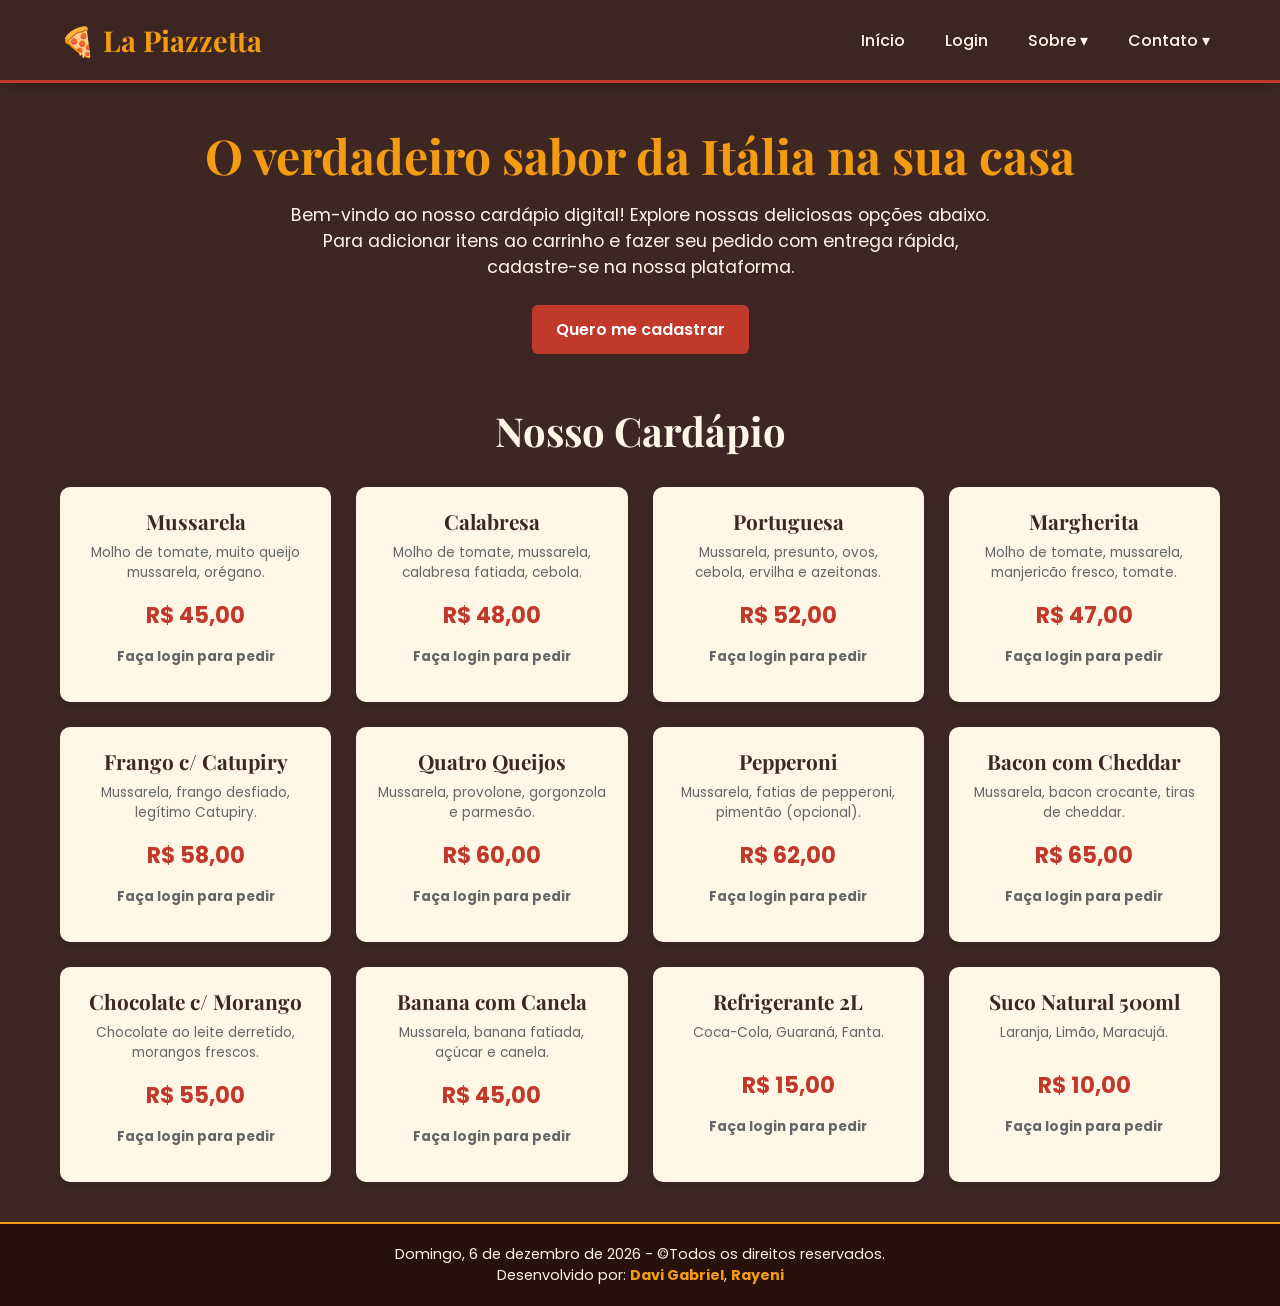
==== index.html @ 203e16e2 "Add files via upload" ====
<!DOCTYPE html>
<html lang="pt-BR">
<head>
    <meta charset="UTF-8">
    <meta name="viewport" content="width=device-width, initial-scale=1.0">
    <title>La Piazzetta - Pizzaria Artesanal</title>
    <link rel="preconnect" href="https://fonts.googleapis.com">
    <link rel="preconnect" href="https://fonts.gstatic.com" crossorigin>
    <link href="https://fonts.googleapis.com/css2?family=Playfair+Display:ital,wght@0,400;0,700;1,400&family=Poppins:wght@300;400;500;600&display=swap" rel="stylesheet">
    <link rel="stylesheet" href="style.css">
</head>
<body>

    <header id="cabecalho-principal">
        <div class="container header-flex">
            <a href="index.html" class="logo">🍕 La Piazzetta</a>
            <nav>
                <ul class="menu-principal">
                    <li><a href="index.html">Início</a></li>
                    <li><a href="login.html">Login</a></li>
                    <li class="has-submenu">
                        <a href="#" id="btn-sobre">Sobre ▾</a>
                        <ul id="menu-vertical-sobre" class="submenu">
                            <li><a href="#" id="item-empresa">Empresa</a></li>
                            <li><a href="#" id="item-clientes">Clientes</a></li>
                        </ul>
                    </li>
                    <li class="has-submenu">
                        <a href="#" id="btn-contato">Contato ▾</a>
                        <ul id="menu-vertical-contato" class="submenu">
                            <li><a href="#" id="item-telefones">Telefones</a></li>
                            <li><a href="#" id="item-email">Email</a></li>
                        </ul>
                    </li>
                </ul>
            </nav>
        </div>
    </header>

    <main>
        <section class="hero container">
            <h1>O verdadeiro sabor da Itália na sua casa</h1>
            <p>Bem-vindo ao nosso cardápio digital! Explore nossas deliciosas opções abaixo. Para adicionar itens ao carrinho e fazer seu pedido com entrega rápida, cadastre-se na nossa plataforma.</p>
            <a href="cadastro.html" class="btn btn-primario">Quero me cadastrar</a>
        </section>

        <!-- Seção Cardápio Geral com itens escritos em HTML -->
        <section class="cardapio-geral container">
            <h2>Nosso Cardápio</h2>
            
            <div id="grid-cardapio-index" class="grid-produtos">
                
                <!-- TRADICIONAIS -->
                <article class="card-produto" data-categoria="Tradicionais">
                    <img src="https://blog.dellys.com.br/wp-content/uploads/2024/08/2-12.png" alt="Mussarela" class="card-imagem" onerror="this.style.display='none'">
                    <h3>Mussarela</h3>
                    <p>Molho de tomate, muito queijo mussarela, orégano.</p>
                    <div class="preco">R$ 45,00</div>
                    <p class="aviso-login">Faça login para pedir</p>
                </article>

                <article class="card-produto" data-categoria="Tradicionais">
                    <img src="https://encrypted-tbn0.gstatic.com/images?q=tbn:ANd9GcRBYGlPYaTxuRplDuJFJXFHnHuF8C5zyQo6Z6REKwcekGVW46BRz10K840v&s=10" alt="Calabresa" class="card-imagem" onerror="this.style.display='none'">
                    <h3>Calabresa</h3>
                    <p>Molho de tomate, mussarela, calabresa fatiada, cebola.</p>
                    <div class="preco">R$ 48,00</div>
                    <p class="aviso-login">Faça login para pedir</p>
                </article>

                <article class="card-produto" data-categoria="Tradicionais">
                    <img src="https://www.ogastronomo.com.br/upload/389528334-curiosidades-sobre-a-pizza-portuguesa.jpg" alt="Portuguesa" class="card-imagem" onerror="this.style.display='none'">
                    <h3>Portuguesa</h3>
                    <p>Mussarela, presunto, ovos, cebola, ervilha e azeitonas.</p>
                    <div class="preco">R$ 52,00</div>
                    <p class="aviso-login">Faça login para pedir</p>
                </article>

                <article class="card-produto" data-categoria="Tradicionais">
                    <img src="https://encrypted-tbn0.gstatic.com/images?q=tbn:ANd9GcRo4DA3QfVdp9Ky4eUa3MDq7TBY9aoLICpB-kFGZD8hJY61Ul3SXsJdxQc&s=10" alt="Margherita" class="card-imagem" onerror="this.style.display='none'">
                    <h3>Margherita</h3>
                    <p>Molho de tomate, mussarela, manjericão fresco, tomate.</p>
                    <div class="preco">R$ 47,00</div>
                    <p class="aviso-login">Faça login para pedir</p>
                </article>

                <!-- ESPECIAIS -->
                <article class="card-produto" data-categoria="Especiais">
                    <img src="https://www.sabornamesa.com.br/media/k2/items/cache/ada34cd2101afafaba465aad112ee3c1_XL.jpg" alt="Frango com Catupiry" class="card-imagem" onerror="this.style.display='none'">
                    <h3>Frango c/ Catupiry</h3>
                    <p>Mussarela, frango desfiado, legítimo Catupiry.</p>
                    <div class="preco">R$ 58,00</div>
                    <p class="aviso-login">Faça login para pedir</p>
                </article>

                <article class="card-produto" data-categoria="Especiais">
                    <img src="https://www.sabornamesa.com.br/media/k2/items/cache/32699af76cfc6e0191d612ffd4e88ee9_XL.jpg" alt="Quatro Queijos" class="card-imagem" onerror="this.style.display='none'">
                    <h3>Quatro Queijos</h3>
                    <p>Mussarela, provolone, gorgonzola e parmesão.</p>
                    <div class="preco">R$ 60,00</div>
                    <p class="aviso-login">Faça login para pedir</p>
                </article>

                <article class="card-produto" data-categoria="Especiais">
                    <img src="https://encrypted-tbn0.gstatic.com/images?q=tbn:ANd9GcT2ut6XSIzNVv1tfDNaUab0b3-qeepbyjb6IRE_6nXtNiLk0tISsx2LRmR5&s=10" alt="Pepperoni" class="card-imagem" onerror="this.style.display='none'">
                    <h3>Pepperoni</h3>
                    <p>Mussarela, fatias de pepperoni, pimentão (opcional).</p>
                    <div class="preco">R$ 62,00</div>
                    <p class="aviso-login">Faça login para pedir</p>
                </article>

                <article class="card-produto" data-categoria="Especiais">
                    <img src="https://encrypted-tbn0.gstatic.com/images?q=tbn:ANd9GcQyLMsZWjmxKEtF_bqIDiUTRXE8C93QXoJMJ0RHd2nN56eNfOW5gq6Db5o&s=10" alt="Bacon com Cheddar" class="card-imagem" onerror="this.style.display='none'">
                    <h3>Bacon com Cheddar</h3>
                    <p>Mussarela, bacon crocante, tiras de cheddar.</p>
                    <div class="preco">R$ 65,00</div>
                    <p class="aviso-login">Faça login para pedir</p>
                </article>

                <!-- DOCES -->
                <article class="card-produto" data-categoria="Doces">
                    <img src="https://beatoven.com.br/wp-content/uploads/2024/11/sq-chocolate-com-morango.jpg.webp" alt="Chocolate com Morango" class="card-imagem" onerror="this.style.display='none'">
                    <h3>Chocolate c/ Morango</h3>
                    <p>Chocolate ao leite derretido, morangos frescos.</p>
                    <div class="preco">R$ 55,00</div>
                    <p class="aviso-login">Faça login para pedir</p>
                </article>

                <article class="card-produto" data-categoria="Doces">
                    <img src="https://encrypted-tbn0.gstatic.com/images?q=tbn:ANd9GcTmTLN2jaZZy5qnQP3EkFxXd39V8uOQlj0jRZBCF_1HsDr0lVHHNULRnugC&s=10" alt="Banana com Canela" class="card-imagem" onerror="this.style.display='none'">
                    <h3>Banana com Canela</h3>
                    <p>Mussarela, banana fatiada, açúcar e canela.</p>
                    <div class="preco">R$ 45,00</div>
                    <p class="aviso-login">Faça login para pedir</p>
                </article>

                <!-- BEBIDAS -->
                <article class="card-produto" data-categoria="Bebidas">
                    <img src="https://pizzabrasil.comprageral.com/_core/_uploads/69/2021/03/0054260321ichgjhejkb.jpg" alt="Refrigerante 2L" class="card-imagem" onerror="this.style.display='none'">
                    <h3>Refrigerante 2L</h3>
                    <p>Coca-Cola, Guaraná, Fanta.</p>
                    <div class="preco">R$ 15,00</div>
                    <p class="aviso-login">Faça login para pedir</p>
                </article>

                <article class="card-produto" data-categoria="Bebidas">
                    <img src="https://encrypted-tbn0.gstatic.com/images?q=tbn:ANd9GcQQ-ygD54GbSnXBJIuob5XGAg4qrie7k8-zHFwrl8_nwgMLSuwS_VXhoqrS&s=10" alt="Suco Natural 500ml" class="card-imagem" onerror="this.style.display='none'">
                    <h3>Suco Natural 500ml</h3>
                    <p>Laranja, Limão, Maracujá.</p>
                    <div class="preco">R$ 10,00</div>
                    <p class="aviso-login">Faça login para pedir</p>
                </article>

            </div>
        </section>
    </main>

    <footer>
        <div class="container">
            <p><span id="data-atual"></span> - &copy;Todos os direitos reservados.</p>
            <p>Desenvolvido por: <strong>Davi Gabriel</strong>, <strong>Rayeni</strong></p>
        </div>
    </footer>

    <script src="script.js"></script>
</body>
</html>
---- style.css ----
/* ==========================================================================
   1. RESET E VARIÁVEIS (:root)
   ========================================================================== */
   :root {
    /* Paleta de Cores Exigida */
    --vermelho-tomate: #C0392B;
    --laranja-queijo: #F39C12;
    --creme: #FFF6E5;
    --marrom-escuro: #3E2723;
    --verde-manjericao: #27AE60;

    /* Outras Variáveis */
    --fonte-titulos: 'Playfair Display', serif;
    --fonte-textos: 'Poppins', sans-serif;
    --sombra-padrao: 0 4px 12px rgba(0,0,0,0.2);
    --sombra-hover: 0 8px 24px rgba(0,0,0,0.4);
    --transicao: all 0.3s ease;
}

* {
    margin: 0;
    padding: 0;
    box-sizing: border-box;
}

/* ==========================================================================
   2. BODY E BACKGROUND TEMÁTICO
   ========================================================================== */
body {
    font-family: var(--fonte-textos);
    color: var(--creme);
    background-color: var(--marrom-escuro); /* Fallback caso não carregue a imagem */
    
    /* Imagem de fundo com overlay (camada escura gradiente) para garantir leitura */
    background-image: linear-gradient(to bottom, rgba(62, 39, 35, 0.9), rgba(62, 39, 35, 0.85)), url('img/fundo-pizzaria.jpg');
    background-size: cover;
    background-attachment: fixed;
    background-position: center;
    
    min-height: 100vh;
    display: flex;
    flex-direction: column;
}

.container {
    max-width: 1200px;
    margin: 0 auto;
    padding: 0 20px;
}

main {
    flex: 1; /* Faz o main expandir e empurrar o footer pra baixo */
    padding: 40px 0;
}

h1, h2, h3, h4, h5, h6 {
    font-family: var(--fonte-titulos);
    font-weight: 700;
}

/* ==========================================================================
   3. HEADER FIXO E MENUS (COM SUBMENU)
   ========================================================================== */
#cabecalho-principal {
    background-color: rgba(62, 39, 35, 0.98);
    position: sticky;
    top: 0;
    z-index: 100;
    box-shadow: var(--sombra-padrao);
    border-bottom: 3px solid var(--vermelho-tomate);
}

.header-flex {
    display: flex;
    justify-content: space-between;
    align-items: center;
    height: 80px;
}

.logo {
    color: var(--laranja-queijo);
    font-family: var(--fonte-titulos);
    font-size: 1.8rem;
    text-decoration: none;
    font-weight: bold;
}

.menu-principal {
    list-style: none;
    display: flex;
    gap: 20px;
}

.menu-principal > li > a {
    color: var(--creme);
    text-decoration: none;
    font-weight: 500;
    padding: 10px;
    border-radius: 4px;
    transition: var(--transicao);
}

.menu-principal > li > a:hover,
.menu-principal > li > a:active,
.menu-principal > li > a:focus {
    background-color: var(--vermelho-tomate);
    color: #fff;
    outline: none;
}

/* Submenu Vertical (Lógica via JS) */
.has-submenu {
    position: relative;
}

.submenu {
    list-style: none;
    position: absolute;
    top: 100%;
    left: 0;
    background-color: var(--creme);
    min-width: 160px;
    box-shadow: var(--sombra-padrao);
    border-radius: 4px;
    margin-top: 10px;
    
    /* Escondido por padrão - Transição suave */
    visibility: hidden;
    opacity: 0;
    transform: translateY(-10px);
    transition: var(--transicao);
    z-index: 200;
}

.submenu.active {
    visibility: visible;
    opacity: 1;
    transform: translateY(0);
}

.submenu li a {
    display: block;
    padding: 12px 15px;
    color: var(--marrom-escuro);
    text-decoration: none;
    font-size: 0.9rem;
    transition: var(--transicao);
}

.submenu li a:hover,
.submenu li a:focus {
    background-color: var(--laranja-queijo);
    color: var(--marrom-escuro);
    outline: none;
}

/* ==========================================================================
   4. BOTÕES PADRONIZADOS (.btn)
   ========================================================================== */
.btn {
    display: inline-block;
    padding: 12px 24px;
    font-family: var(--fonte-textos);
    font-size: 1rem;
    font-weight: 600;
    text-align: center;
    text-decoration: none;
    border: none;
    border-radius: 6px;
    cursor: pointer;
    transition: var(--transicao);
}

.btn-primario {
    background-color: var(--vermelho-tomate);
    color: #fff;
}

.btn-primario:hover,
.btn-primario:focus-visible {
    background-color: #A93226; /* Tom mais escuro do vermelho */
    box-shadow: var(--sombra-padrao);
    transform: translateY(-2px);
}

.btn-secundario {
    background-color: var(--marrom-escuro);
    color: var(--laranja-queijo);
    border: 2px solid var(--laranja-queijo);
}

.btn-secundario:hover,
.btn-secundario:focus-visible {
    background-color: var(--laranja-queijo);
    color: var(--marrom-escuro);
}

.btn-block {
    width: 100%;
    display: block;
}

/* ==========================================================================
   5. FORMULÁRIOS E INPUTS (:focus obrigatório)
   ========================================================================== */
.page-form {
    display: flex;
    justify-content: center;
    align-items: center;
}

.form-wrapper {
    background-color: var(--creme);
    color: var(--marrom-escuro);
    padding: 40px;
    border-radius: 10px;
    width: 100%;
    max-width: 500px;
    box-shadow: var(--sombra-padrao);
}

.form-wrapper h2 {
    text-align: center;
    margin-bottom: 25px;
    color: var(--vermelho-tomate);
}

.form-group {
    margin-bottom: 15px;
}

.form-group label {
    display: block;
    margin-bottom: 5px;
    font-weight: 500;
    font-size: 0.95rem;
}

.form-group input, 
.form-group select {
    width: 100%;
    padding: 12px;
    border: 1px solid #ccc;
    border-radius: 6px;
    font-family: var(--fonte-textos);
    font-size: 1rem;
    background-color: #fff;
    transition: var(--transicao);
}

/* REGRA DE :FOCUS EXIGIDA: Mudar cor e aumentar a borda SEM deslocar layout 
   Utilizamos box-shadow em vez de aumentar o border-width para evitar o salto de layout */
.form-group input:focus, 
.form-group select:focus {
    outline: none;
    border-color: var(--laranja-queijo);
    box-shadow: 0 0 0 3px var(--laranja-queijo); /* Simula a borda de 3px */
}

.acoes-form {
    display: flex;
    gap: 10px;
    margin-top: 25px;
}

.acoes-form .btn {
    flex: 1;
}

.link-rodape {
    text-align: center;
    margin-top: 20px;
    font-size: 0.9rem;
}

.link-rodape a {
    color: var(--vermelho-tomate);
    font-weight: 600;
    text-decoration: none;
}

/* Mensagens de Sucesso/Erro */
.msg {
    padding: 10px;
    border-radius: 4px;
    margin-top: 15px;
    display: none;
    text-align: center;
    font-weight: 500;
}
.msg-erro { background-color: #f8d7da; color: #721c24; border: 1px solid #f5c6cb; }
.msg-sucesso { background-color: #d4edda; color: #155724; border: 1px solid #c3e6cb; }

/* ==========================================================================
   6. CARDS DE PIZZA (INDEX E CARDÁPIO)
   ========================================================================== */
.hero {
    text-align: center;
    margin-bottom: 50px;
}
.hero h1 {
    font-size: 3rem;
    color: var(--laranja-queijo);
    margin-bottom: 15px;
}
.hero p {
    font-size: 1.1rem;
    max-width: 700px;
    margin: 0 auto 25px auto;
}

.cardapio-geral h2 {
    text-align: center;
    font-size: 2.5rem;
    margin-bottom: 30px;
    color: var(--creme);
}

.grid-produtos {
    display: grid;
    grid-template-columns: repeat(auto-fill, minmax(250px, 1fr));
    gap: 25px;
}

.card-produto {
    background-color: var(--creme);
    color: var(--marrom-escuro);
    border-radius: 10px;
    padding: 20px;
    text-align: center;
    box-shadow: var(--sombra-padrao);
    transition: var(--transicao);
    display: flex;
    flex-direction: column;
}

/* Interação do Card (Hover: elevação + leve zoom) */
.card-produto:hover,
.card-produto:focus-within {
    transform: translateY(-8px) scale(1.02);
    box-shadow: var(--sombra-hover);
}

.card-emoji {
    font-size: 4rem;
    margin-bottom: 10px;
}

.card-produto h3 {
    font-size: 1.3rem;
    margin-bottom: 8px;
}

.card-produto p {
    font-size: 0.85rem;
    color: #666;
    flex-grow: 1; /* Joga o preço pro fundo */
    margin-bottom: 15px;
}

.preco {
    font-size: 1.4rem;
    font-weight: 700;
    color: var(--vermelho-tomate);
    margin-bottom: 15px;
}

/* Aviso e botões no Card */
.aviso-login {
    font-size: 0.9rem;
    color: var(--vermelho-tomate);
    font-weight: bold;
}

/* ==========================================================================
   7. LAYOUT DO CARDÁPIO LOGADO (GRID/FLEXBOX E CARRINHO)
   ========================================================================== */
.layout-cardapio {
    display: flex;
    gap: 30px;
    align-items: flex-start;
}

.coluna-produtos {
    flex: 1;
}

.saudacao {
    display: flex;
    justify-content: space-between;
    align-items: center;
    margin-bottom: 20px;
    background-color: rgba(0,0,0,0.4);
    padding: 15px 20px;
    border-radius: 8px;
}

.filtros {
    margin-bottom: 25px;
    display: flex;
    gap: 10px;
    flex-wrap: wrap;
}

.btn-filtro {
    background-color: var(--marrom-escuro);
    color: var(--creme);
    border: 1px solid var(--creme);
    padding: 8px 16px;
    border-radius: 20px;
    cursor: pointer;
    font-family: var(--fonte-textos);
    transition: var(--transicao);
}

.btn-filtro:hover, .btn-filtro.active {
    background-color: var(--laranja-queijo);
    color: var(--marrom-escuro);
    border-color: var(--laranja-queijo);
}

/* Painel Lateral do Carrinho */
.coluna-carrinho {
    width: 350px;
    background-color: var(--creme);
    color: var(--marrom-escuro);
    border-radius: 10px;
    padding: 20px;
    box-shadow: var(--sombra-padrao);
    position: sticky;
    top: 100px; /* Para não bater no header fixo */
}

.carrinho-box h3 {
    margin-bottom: 15px;
    border-bottom: 2px solid var(--vermelho-tomate);
    padding-bottom: 10px;
}

#lista-carrinho {
    max-height: 250px;
    overflow-y: auto;
    margin-bottom: 15px;
}

.item-carrinho {
    display: flex;
    justify-content: space-between;
    align-items: center;
    padding: 10px 0;
    border-bottom: 1px dashed #ccc;
    font-size: 0.9rem;
}

.item-info {
    flex: 1;
}

.item-acoes button {
    background-color: var(--marrom-escuro);
    color: #fff;
    border: none;
    width: 24px;
    height: 24px;
    border-radius: 4px;
    cursor: pointer;
    margin: 0 2px;
}
.item-acoes button.btn-remover {
    background-color: var(--vermelho-tomate);
}

.resumo-valores {
    font-size: 1.2rem;
    text-align: right;
    margin: 15px 0;
}

.carrinho-box hr {
    border: none;
    border-top: 1px solid #ccc;
    margin: 20px 0;
}

#form-checkout h4 {
    margin-bottom: 15px;
    color: var(--vermelho-tomate);
}

/* ==========================================================================
   8. MODAIS DINÂMICOS (SOBRE/CONTATO)
   ========================================================================== */
.modal-overlay {
    position: fixed;
    top: 0; left: 0; width: 100%; height: 100%;
    background-color: rgba(0, 0, 0, 0.7);
    display: flex;
    justify-content: center;
    align-items: center;
    z-index: 1000;
}

.modal-box {
    background-color: var(--creme);
    color: var(--marrom-escuro);
    padding: 30px;
    border-radius: 10px;
    width: 90%;
    max-width: 500px;
    position: relative;
    box-shadow: var(--sombra-hover);
}

.btn-fechar-modal {
    position: absolute;
    top: 15px;
    right: 15px;
    background: none;
    border: none;
    font-size: 1.5rem;
    font-weight: bold;
    cursor: pointer;
    color: var(--vermelho-tomate);
}

.modal-box h2 {
    margin-bottom: 15px;
    color: var(--vermelho-tomate);
}

/* ==========================================================================
   9. RODAPÉ E MEDIA QUERIES (RESPONSIVO Mobile-First Ajustes)
   ========================================================================== */
footer {
    background-color: rgba(39, 15, 10, 0.95);
    text-align: center;
    padding: 20px 0;
    font-size: 0.9rem;
    border-top: 2px solid var(--laranja-queijo);
}
footer strong { color: var(--laranja-queijo); }

/* Para tablets e celulares */
@media (max-width: 900px) {
    .layout-cardapio {
        flex-direction: column;
    }
    .coluna-carrinho {
        width: 100%;
        position: static; /* Remove sticky no celular */
        margin-top: 30px;
    }
}

@media (max-width: 600px) {
    .header-flex {
        flex-direction: column;
        height: auto;
        padding: 15px 0;
        gap: 15px;
    }
    .menu-principal {
        flex-wrap: wrap;
        justify-content: center;
    }
    .hero h1 { font-size: 2.2rem; }
    .acoes-form { flex-direction: column; }
}
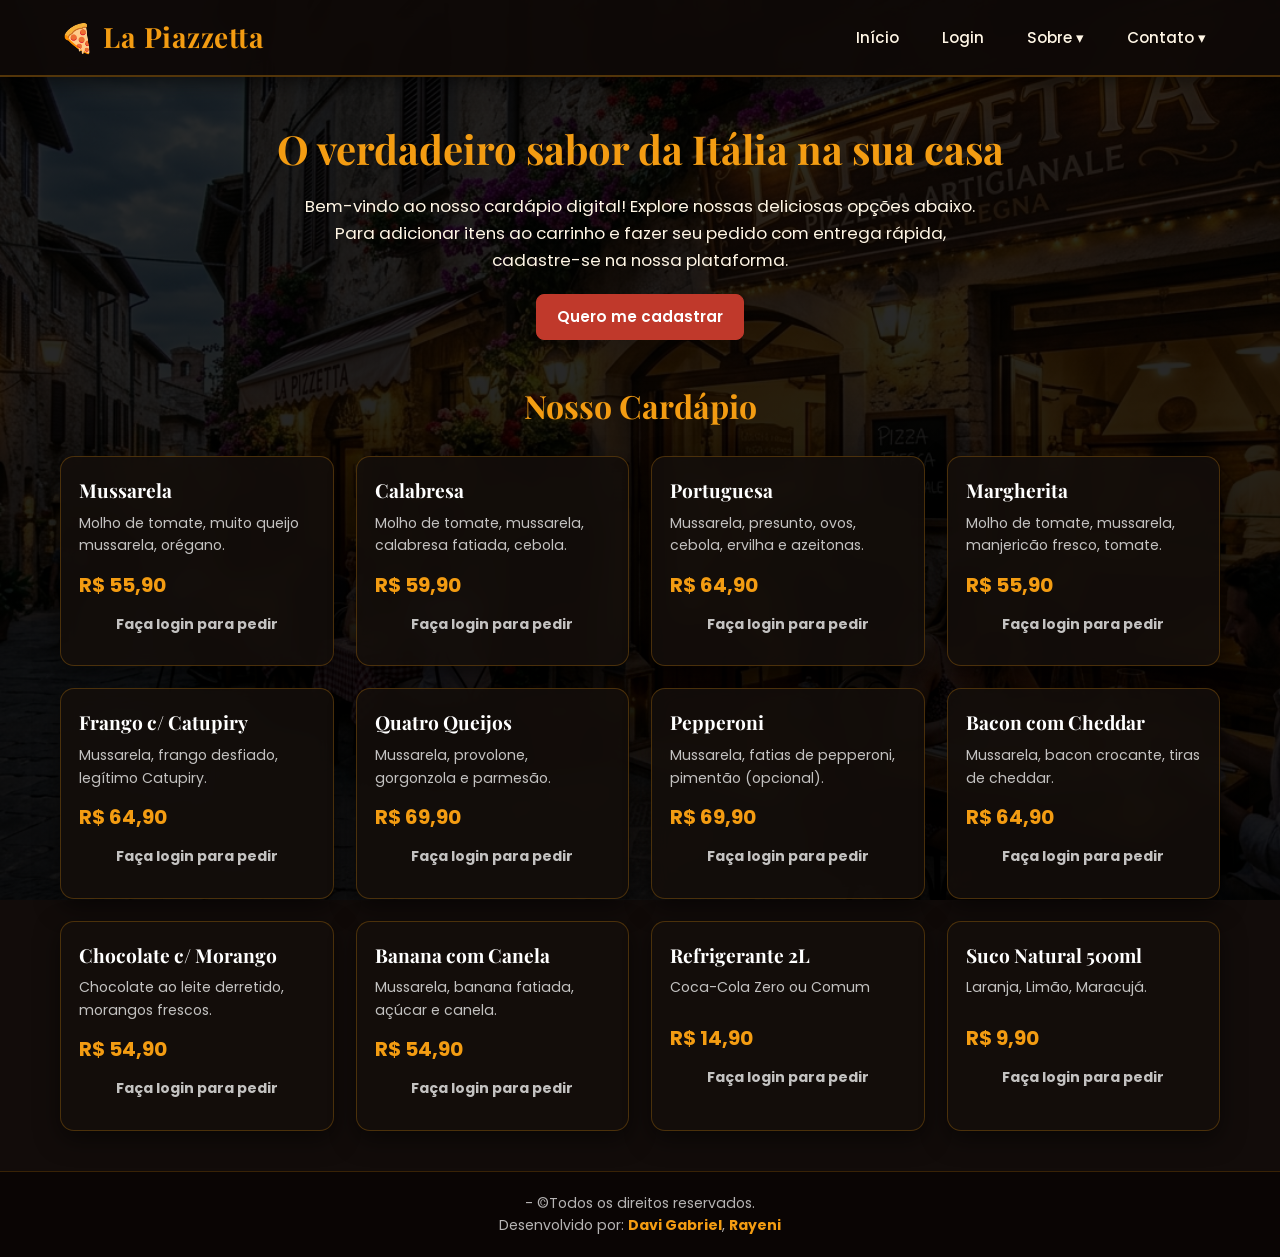
==== commit 00ad5f89: "Add files via upload" ====
--- a/index.html
+++ b/index.html
@@ -10,7 +10,6 @@
     <link rel="stylesheet" href="style.css">
 </head>
 <body>
-
     <header id="cabecalho-principal">
         <div class="container header-flex">
             <a href="index.html" class="logo">🍕 La Piazzetta</a>
@@ -36,131 +35,108 @@
             </nav>
         </div>
     </header>
-
     <main>
         <section class="hero container">
             <h1>O verdadeiro sabor da Itália na sua casa</h1>
             <p>Bem-vindo ao nosso cardápio digital! Explore nossas deliciosas opções abaixo. Para adicionar itens ao carrinho e fazer seu pedido com entrega rápida, cadastre-se na nossa plataforma.</p>
             <a href="cadastro.html" class="btn btn-primario">Quero me cadastrar</a>
         </section>
-
-        <!-- Seção Cardápio Geral com itens escritos em HTML -->
         <section class="cardapio-geral container">
             <h2>Nosso Cardápio</h2>
-            
             <div id="grid-cardapio-index" class="grid-produtos">
-                
-                <!-- TRADICIONAIS -->
                 <article class="card-produto" data-categoria="Tradicionais">
                     <img src="https://blog.dellys.com.br/wp-content/uploads/2024/08/2-12.png" alt="Mussarela" class="card-imagem" onerror="this.style.display='none'">
                     <h3>Mussarela</h3>
                     <p>Molho de tomate, muito queijo mussarela, orégano.</p>
-                    <div class="preco">R$ 45,00</div>
+                    <div class="preco">R$ 55,90</div>
                     <p class="aviso-login">Faça login para pedir</p>
                 </article>
-
                 <article class="card-produto" data-categoria="Tradicionais">
                     <img src="https://encrypted-tbn0.gstatic.com/images?q=tbn:ANd9GcRBYGlPYaTxuRplDuJFJXFHnHuF8C5zyQo6Z6REKwcekGVW46BRz10K840v&s=10" alt="Calabresa" class="card-imagem" onerror="this.style.display='none'">
                     <h3>Calabresa</h3>
                     <p>Molho de tomate, mussarela, calabresa fatiada, cebola.</p>
-                    <div class="preco">R$ 48,00</div>
+                    <div class="preco">R$ 59,90</div>
                     <p class="aviso-login">Faça login para pedir</p>
                 </article>
-
                 <article class="card-produto" data-categoria="Tradicionais">
                     <img src="https://www.ogastronomo.com.br/upload/389528334-curiosidades-sobre-a-pizza-portuguesa.jpg" alt="Portuguesa" class="card-imagem" onerror="this.style.display='none'">
                     <h3>Portuguesa</h3>
                     <p>Mussarela, presunto, ovos, cebola, ervilha e azeitonas.</p>
-                    <div class="preco">R$ 52,00</div>
+                    <div class="preco">R$ 64,90</div>
                     <p class="aviso-login">Faça login para pedir</p>
                 </article>
-
                 <article class="card-produto" data-categoria="Tradicionais">
                     <img src="https://encrypted-tbn0.gstatic.com/images?q=tbn:ANd9GcRo4DA3QfVdp9Ky4eUa3MDq7TBY9aoLICpB-kFGZD8hJY61Ul3SXsJdxQc&s=10" alt="Margherita" class="card-imagem" onerror="this.style.display='none'">
                     <h3>Margherita</h3>
                     <p>Molho de tomate, mussarela, manjericão fresco, tomate.</p>
-                    <div class="preco">R$ 47,00</div>
+                    <div class="preco">R$ 55,90</div>
                     <p class="aviso-login">Faça login para pedir</p>
                 </article>
-
-                <!-- ESPECIAIS -->
                 <article class="card-produto" data-categoria="Especiais">
                     <img src="https://www.sabornamesa.com.br/media/k2/items/cache/ada34cd2101afafaba465aad112ee3c1_XL.jpg" alt="Frango com Catupiry" class="card-imagem" onerror="this.style.display='none'">
                     <h3>Frango c/ Catupiry</h3>
                     <p>Mussarela, frango desfiado, legítimo Catupiry.</p>
-                    <div class="preco">R$ 58,00</div>
+                    <div class="preco">R$ 64,90</div>
                     <p class="aviso-login">Faça login para pedir</p>
                 </article>
-
                 <article class="card-produto" data-categoria="Especiais">
                     <img src="https://www.sabornamesa.com.br/media/k2/items/cache/32699af76cfc6e0191d612ffd4e88ee9_XL.jpg" alt="Quatro Queijos" class="card-imagem" onerror="this.style.display='none'">
                     <h3>Quatro Queijos</h3>
                     <p>Mussarela, provolone, gorgonzola e parmesão.</p>
-                    <div class="preco">R$ 60,00</div>
+                    <div class="preco">R$ 69,90</div>
                     <p class="aviso-login">Faça login para pedir</p>
                 </article>
-
                 <article class="card-produto" data-categoria="Especiais">
                     <img src="https://encrypted-tbn0.gstatic.com/images?q=tbn:ANd9GcT2ut6XSIzNVv1tfDNaUab0b3-qeepbyjb6IRE_6nXtNiLk0tISsx2LRmR5&s=10" alt="Pepperoni" class="card-imagem" onerror="this.style.display='none'">
                     <h3>Pepperoni</h3>
                     <p>Mussarela, fatias de pepperoni, pimentão (opcional).</p>
-                    <div class="preco">R$ 62,00</div>
+                    <div class="preco">R$ 69,90</div>
                     <p class="aviso-login">Faça login para pedir</p>
                 </article>
-
                 <article class="card-produto" data-categoria="Especiais">
                     <img src="https://encrypted-tbn0.gstatic.com/images?q=tbn:ANd9GcQyLMsZWjmxKEtF_bqIDiUTRXE8C93QXoJMJ0RHd2nN56eNfOW5gq6Db5o&s=10" alt="Bacon com Cheddar" class="card-imagem" onerror="this.style.display='none'">
                     <h3>Bacon com Cheddar</h3>
                     <p>Mussarela, bacon crocante, tiras de cheddar.</p>
-                    <div class="preco">R$ 65,00</div>
+                    <div class="preco">R$ 64,90</div>
                     <p class="aviso-login">Faça login para pedir</p>
                 </article>
-
-                <!-- DOCES -->
                 <article class="card-produto" data-categoria="Doces">
                     <img src="https://beatoven.com.br/wp-content/uploads/2024/11/sq-chocolate-com-morango.jpg.webp" alt="Chocolate com Morango" class="card-imagem" onerror="this.style.display='none'">
                     <h3>Chocolate c/ Morango</h3>
                     <p>Chocolate ao leite derretido, morangos frescos.</p>
-                    <div class="preco">R$ 55,00</div>
+                    <div class="preco">R$ 54,90</div>
                     <p class="aviso-login">Faça login para pedir</p>
                 </article>
-
                 <article class="card-produto" data-categoria="Doces">
                     <img src="https://encrypted-tbn0.gstatic.com/images?q=tbn:ANd9GcTmTLN2jaZZy5qnQP3EkFxXd39V8uOQlj0jRZBCF_1HsDr0lVHHNULRnugC&s=10" alt="Banana com Canela" class="card-imagem" onerror="this.style.display='none'">
                     <h3>Banana com Canela</h3>
                     <p>Mussarela, banana fatiada, açúcar e canela.</p>
-                    <div class="preco">R$ 45,00</div>
+                    <div class="preco">R$ 54,90</div>
                     <p class="aviso-login">Faça login para pedir</p>
                 </article>
-
-                <!-- BEBIDAS -->
                 <article class="card-produto" data-categoria="Bebidas">
                     <img src="https://pizzabrasil.comprageral.com/_core/_uploads/69/2021/03/0054260321ichgjhejkb.jpg" alt="Refrigerante 2L" class="card-imagem" onerror="this.style.display='none'">
                     <h3>Refrigerante 2L</h3>
-                    <p>Coca-Cola, Guaraná, Fanta.</p>
-                    <div class="preco">R$ 15,00</div>
+                    <p>Coca-Cola Zero ou Comum</p>
+                    <div class="preco">R$ 14,90</div>
                     <p class="aviso-login">Faça login para pedir</p>
                 </article>
-
                 <article class="card-produto" data-categoria="Bebidas">
                     <img src="https://encrypted-tbn0.gstatic.com/images?q=tbn:ANd9GcQQ-ygD54GbSnXBJIuob5XGAg4qrie7k8-zHFwrl8_nwgMLSuwS_VXhoqrS&s=10" alt="Suco Natural 500ml" class="card-imagem" onerror="this.style.display='none'">
                     <h3>Suco Natural 500ml</h3>
                     <p>Laranja, Limão, Maracujá.</p>
-                    <div class="preco">R$ 10,00</div>
+                    <div class="preco">R$ 9,90</div>
                     <p class="aviso-login">Faça login para pedir</p>
                 </article>
-
             </div>
         </section>
     </main>
-
     <footer>
         <div class="container">
             <p><span id="data-atual"></span> - &copy;Todos os direitos reservados.</p>
             <p>Desenvolvido por: <strong>Davi Gabriel</strong>, <strong>Rayeni</strong></p>
         </div>
-    </footer>
-
-    <script src="script.js"></script>
+    </footer>   
+    </script>   
 </body>
 </html>
--- a/style.css
+++ b/style.css
@@ -1,22 +1,26 @@
 /* ==========================================================================
    1. RESET E VARIÁVEIS (:root)
    ========================================================================== */
-   :root {
-    /* Paleta de Cores Exigida */
+:root {
+    /* Paleta de Cores da Pizzaria */
     --vermelho-tomate: #C0392B;
+    --vermelho-hover: #A93226;
     --laranja-queijo: #F39C12;
     --creme: #FFF6E5;
-    --marrom-escuro: #3E2723;
-    --verde-manjericao: #27AE60;
-
-    /* Outras Variáveis */
+    --marrom-escuro: #1C1410;
+    --preto-fundo: rgba(12, 8, 6, 0.85);
+
+    /* Fontes */
     --fonte-titulos: 'Playfair Display', serif;
     --fonte-textos: 'Poppins', sans-serif;
-    --sombra-padrao: 0 4px 12px rgba(0,0,0,0.2);
-    --sombra-hover: 0 8px 24px rgba(0,0,0,0.4);
-    --transicao: all 0.3s ease;
-}
-
+    
+    /* Sombras e Efeitos */
+    --sombra-padrao: 0 8px 24px rgba(0, 0, 0, 0.5);
+    --sombra-hover: 0 12px 32px rgba(0, 0, 0, 0.7);
+    --transicao: all 0.3s cubic-bezier(0.25, 0.8, 0.25, 1);
+}
+
+/* Reset Global */
 * {
     margin: 0;
     padding: 0;
@@ -29,110 +33,124 @@
 body {
     font-family: var(--fonte-textos);
     color: var(--creme);
-    background-color: var(--marrom-escuro); /* Fallback caso não carregue a imagem */
+    background-color: #120c0a;
     
-    /* Imagem de fundo com overlay (camada escura gradiente) para garantir leitura */
-    background-image: linear-gradient(to bottom, rgba(62, 39, 35, 0.9), rgba(62, 39, 35, 0.85)), url('img/fundo-pizzaria.jpg');
+    /* Imagem de Fundo com gradiente suave */
+    background-image: linear-gradient(rgba(0, 0, 0, 0.78), rgba(0, 0, 0, 0.85)), 
+                      url('img.jpg.jpg');
     background-size: cover;
     background-attachment: fixed;
     background-position: center;
+    background-repeat: no-repeat;
     
     min-height: 100vh;
     display: flex;
     flex-direction: column;
-}
-
+    line-height: 1.6;
+}
+
+/* Links */
+a {
+    color: var(--creme);
+    text-decoration: none;
+    transition: var(--transicao);
+}
+
+/* Container de Largura */
 .container {
+    width: 100%;
     max-width: 1200px;
     margin: 0 auto;
     padding: 0 20px;
 }
 
 main {
-    flex: 1; /* Faz o main expandir e empurrar o footer pra baixo */
+    flex: 1;
+    display: flex;
+    flex-direction: column;
+    justify-content: center;
     padding: 40px 0;
 }
 
-h1, h2, h3, h4, h5, h6 {
+h1, h2, h3, h4 {
     font-family: var(--fonte-titulos);
     font-weight: 700;
 }
 
 /* ==========================================================================
-   3. HEADER FIXO E MENUS (COM SUBMENU)
-   ========================================================================== */
-#cabecalho-principal {
-    background-color: rgba(62, 39, 35, 0.98);
+   3. HEADER FIXO E MENUS COM SUBMENU
+   ========================================================================== */
+#cabecalho-principal, #site-header {
+    background-color: rgba(14, 9, 7, 0.95);
+    backdrop-filter: blur(10px);
+    -webkit-backdrop-filter: blur(10px);
     position: sticky;
     top: 0;
-    z-index: 100;
-    box-shadow: var(--sombra-padrao);
-    border-bottom: 3px solid var(--vermelho-tomate);
-}
-
-.header-flex {
+    z-index: 1000;
+    border-bottom: 2px solid rgba(243, 156, 18, 0.3);
+    box-shadow: 0 4px 20px rgba(0, 0, 0, 0.6);
+}
+
+.header-flex, .header-content {
     display: flex;
     justify-content: space-between;
     align-items: center;
-    height: 80px;
+    height: 75px;
 }
 
 .logo {
-    color: var(--laranja-queijo);
+    color: var(--laranja-queijo) !important;
     font-family: var(--fonte-titulos);
-    font-size: 1.8rem;
-    text-decoration: none;
+    font-size: 1.75rem;
     font-weight: bold;
-}
-
-.menu-principal {
+    letter-spacing: 0.5px;
+}
+
+.menu-principal, .main-nav {
     list-style: none;
     display: flex;
-    gap: 20px;
-}
-
-.menu-principal > li > a {
-    color: var(--creme);
-    text-decoration: none;
+    gap: 15px;
+    align-items: center;
+}
+
+.menu-principal > li {
+    position: relative;
+}
+
+.menu-principal a, .main-nav a {
+    color: var(--creme);
     font-weight: 500;
-    padding: 10px;
-    border-radius: 4px;
-    transition: var(--transicao);
-}
-
-.menu-principal > li > a:hover,
-.menu-principal > li > a:active,
-.menu-principal > li > a:focus {
-    background-color: var(--vermelho-tomate);
-    color: #fff;
-    outline: none;
-}
-
-/* Submenu Vertical (Lógica via JS) */
-.has-submenu {
-    position: relative;
-}
-
+    font-size: 0.95rem;
+    padding: 8px 14px;
+    border-radius: 6px;
+}
+
+.menu-principal a:hover, .main-nav a:hover {
+    color: var(--laranja-queijo);
+    background-color: rgba(255, 255, 255, 0.08);
+}
+
+/* Submenu Dropdown */
 .submenu {
     list-style: none;
     position: absolute;
     top: 100%;
     left: 0;
-    background-color: var(--creme);
-    min-width: 160px;
+    background-color: rgba(20, 14, 11, 0.98);
+    border: 1px solid rgba(243, 156, 18, 0.2);
+    min-width: 170px;
     box-shadow: var(--sombra-padrao);
-    border-radius: 4px;
-    margin-top: 10px;
+    border-radius: 8px;
+    padding: 8px 0;
     
-    /* Escondido por padrão - Transição suave */
     visibility: hidden;
     opacity: 0;
     transform: translateY(-10px);
     transition: var(--transicao);
-    z-index: 200;
-}
-
-.submenu.active {
+    z-index: 1100;
+}
+
+.submenu.active, .has-submenu:hover .submenu {
     visibility: visible;
     opacity: 1;
     transform: translateY(0);
@@ -140,249 +158,546 @@
 
 .submenu li a {
     display: block;
-    padding: 12px 15px;
-    color: var(--marrom-escuro);
-    text-decoration: none;
+    padding: 10px 18px;
+    color: var(--creme);
     font-size: 0.9rem;
-    transition: var(--transicao);
-}
-
-.submenu li a:hover,
-.submenu li a:focus {
-    background-color: var(--laranja-queijo);
-    color: var(--marrom-escuro);
+}
+
+.submenu li a:hover {
+    background-color: var(--vermelho-tomate);
+    color: #ffffff;
+}
+
+/* ==========================================================================
+   4. FORMULÁRIO DE LOGIN E CADASTRO (GLASSMORPHISM)
+   ========================================================================== */
+.page-form {
+    display: flex;
+    align-items: center;
+    justify-content: center;
+    min-height: calc(100vh - 180px);
+}
+
+.form-wrapper {
+    background: rgba(20, 14, 11, 0.88);
+    backdrop-filter: blur(12px);
+    -webkit-backdrop-filter: blur(12px);
+    border: 1px solid rgba(243, 156, 18, 0.25);
+    color: var(--creme);
+    padding: 40px;
+    border-radius: 16px;
+    width: 100%;
+    max-width: 440px;
+    box-shadow: 0 15px 35px rgba(0, 0, 0, 0.7);
+}
+
+.form-wrapper h2 {
+    text-align: center;
+    margin-bottom: 28px;
+    color: var(--laranja-queijo);
+    font-size: 1.8rem;
+    letter-spacing: 0.5px;
+}
+
+.form-group {
+    margin-bottom: 20px;
+    display: flex;
+    flex-direction: column;
+}
+
+.form-group label {
+    margin-bottom: 8px;
+    font-weight: 500;
+    font-size: 0.92rem;
+    color: rgba(255, 246, 229, 0.9);
+}
+
+.form-group input, .form-group select {
+    width: 100%;
+    padding: 12px 16px;
+    border: 1px solid rgba(255, 255, 255, 0.2);
+    border-radius: 8px;
+    font-family: var(--fonte-textos);
+    font-size: 0.95rem;
+    background-color: rgba(0, 0, 0, 0.4);
+    color: #ffffff;
+    transition: var(--transicao);
+}
+
+/* Cor do texto de exemplo (Placeholder) com melhor visibilidade */
+.form-group input::placeholder {
+    color: rgba(255, 255, 255, 0.45);
+}
+
+/* Foco do campo com destaque em Laranja */
+.form-group input:focus, .form-group select:focus {
     outline: none;
-}
-
-/* ==========================================================================
-   4. BOTÕES PADRONIZADOS (.btn)
+    border-color: var(--laranja-queijo);
+    background-color: rgba(0, 0, 0, 0.6);
+    box-shadow: 0 0 10px rgba(243, 156, 18, 0.3);
+}
+
+/* ==========================================================================
+   5. BOTÕES (.btn)
    ========================================================================== */
 .btn {
-    display: inline-block;
+    display: inline-flex;
+    align-items: center;
+    justify-content: center;
     padding: 12px 24px;
     font-family: var(--fonte-textos);
-    font-size: 1rem;
+    font-size: 0.95rem;
     font-weight: 600;
+    border-radius: 8px;
+    cursor: pointer;
+    transition: var(--transicao);
+    border: 1px solid transparent;
+}
+
+.btn-primario, .btn-primary {
+    background-color: var(--vermelho-tomate);
+    color: #ffffff !important;
+    border-color: var(--vermelho-tomate);
+}
+
+.btn-primario:hover, .btn-primary:hover {
+    background-color: var(--vermelho-hover);
+    border-color: var(--vermelho-hover);
+    transform: translateY(-2px);
+    box-shadow: 0 6px 18px rgba(192, 57, 43, 0.4);
+}
+
+.btn-secundario, .btn-secondary {
+    background-color: rgba(255, 255, 255, 0.05);
+    color: var(--creme) !important;
+    border-color: rgba(255, 255, 255, 0.25);
+}
+
+.btn-secundario:hover, .btn-secondary:hover {
+    background-color: rgba(255, 255, 255, 0.12);
+    border-color: var(--laranja-queijo);
+    color: var(--laranja-queijo) !important;
+    transform: translateY(-2px);
+}
+
+.acoes-form {
+    display: flex;
+    gap: 12px;
+    margin-top: 24px;
+}
+
+.acoes-form .btn {
+    flex: 1;
+}
+
+.link-rodape {
     text-align: center;
+    margin-top: 22px;
+    font-size: 0.88rem;
+    color: rgba(255, 255, 255, 0.7);
+}
+
+.link-rodape a {
+    color: var(--laranja-queijo);
+    font-weight: 600;
+}
+
+.link-rodape a:hover {
+    text-decoration: underline;
+}
+
+/* ==========================================================================
+   6. MENSAGENS DE ALERTA
+   ========================================================================== */
+.msg {
+    padding: 12px 16px;
+    border-radius: 8px;
+    margin-top: 16px;
+    display: none;
+    text-align: center;
+    font-size: 0.88rem;
+    font-weight: 600;
+}
+
+.msg-erro {
+    background-color: rgba(231, 76, 60, 0.2);
+    color: #f1948a;
+    border: 1px solid rgba(231, 76, 60, 0.5);
+}
+
+.msg-sucesso {
+    background-color: rgba(39, 174, 96, 0.2);
+    color: #82e0aa;
+    border: 1px solid rgba(39, 174, 96, 0.5);
+}
+
+/* ==========================================================================
+   7. ESTILIZAÇÃO DO MODAL (POPUP) - CORREÇÃO DO VAZAMENTO
+   ========================================================================== */
+.modal-overlay {
+    position: fixed;
+    top: 0;
+    left: 0;
+    width: 100vw;
+    height: 100vh;
+    background-color: rgba(0, 0, 0, 0.8);
+    backdrop-filter: blur(6px);
+    -webkit-backdrop-filter: blur(6px);
+    display: flex;
+    justify-content: center;
+    align-items: center;
+    z-index: 9999;
+    padding: 20px;
+}
+
+.modal-box {
+    background-color: rgba(24, 17, 13, 0.96);
+    border: 1px solid rgba(243, 156, 18, 0.4);
+    padding: 32px;
+    border-radius: 16px;
+    max-width: 480px;
+    width: 100%;
+    position: relative;
+    color: var(--creme);
+    box-shadow: 0 20px 40px rgba(0, 0, 0, 0.8);
+    animation: modalEntrada 0.3s cubic-bezier(0.175, 0.885, 0.32, 1.275);
+}
+
+@keyframes modalEntrada {
+    from { opacity: 0; transform: scale(0.85); }
+    to { opacity: 1; transform: scale(1); }
+}
+
+.modal-box h2 {
+    color: var(--laranja-queijo);
+    margin-bottom: 16px;
+    font-size: 1.5rem;
+}
+
+.btn-fechar-modal {
+    position: absolute;
+    top: 16px;
+    right: 16px;
+    background: transparent;
+    border: none;
+    color: rgba(255, 255, 255, 0.6);
+    font-size: 1.6rem;
+    cursor: pointer;
+    line-height: 1;
+    transition: var(--transicao);
+}
+
+.btn-fechar-modal:hover {
+    color: var(--vermelho-tomate);
+}
+
+/* ==========================================================================
+   8. RODAPÉ (FOOTER)
+   ========================================================================== */
+footer {
+    background-color: rgba(10, 6, 5, 0.96);
+    border-top: 1px solid rgba(243, 156, 18, 0.2);
+    padding: 20px 0;
+    text-align: center;
+    font-size: 0.88rem;
+    color: rgba(255, 255, 255, 0.7);
+    margin-top: auto;
+}
+
+footer strong {
+    color: var(--laranja-queijo);
+}
+
+/* ==========================================================================
+   9. RESPONSIVIDADE (MOBILE)
+   ========================================================================== */
+@media (max-width: 768px) {
+    .header-flex, .header-content {
+        flex-direction: column;
+        height: auto;
+        padding: 15px 0;
+        gap: 12px;
+    }
+
+    .menu-principal, .main-nav {
+        flex-wrap: wrap;
+        justify-content: center;
+    }
+
+    .form-wrapper {
+        padding: 28px 20px;
+    }
+
+    .acoes-form {
+        flex-direction: column;
+    }
+}
+/* ==========================================================================
+   1. RESET GLOBAL E VARIÁVEIS (:root)
+   ========================================================================== */
+:root {
+    /* Paleta de Cores */
+    --vermelho-tomate: #C0392B;
+    --vermelho-hover: #A93226;
+    --laranja-queijo: #F39C12;
+    --creme: #FFF6E5;
+    --marrom-escuro: #1C1410;
+    
+    /* Fontes */
+    --fonte-titulos: 'Playfair Display', serif;
+    --fonte-textos: 'Poppins', sans-serif;
+    
+    /* Efeitos */
+    --sombra-padrao: 0 8px 24px rgba(0, 0, 0, 0.5);
+    --sombra-hover: 0 12px 32px rgba(0, 0, 0, 0.7);
+    --transicao: all 0.3s ease;
+}
+
+* {
+    margin: 0;
+    padding: 0;
+    box-sizing: border-box;
+}
+
+/* OBRIGATÓRIO: Impede que qualquer imagem estoure ou saia do contêiner */
+img {
+    max-width: 100%;
+    height: auto;
+    display: block;
+}
+
+/* ==========================================================================
+   2. BODY E BACKGROUND COM IMAGEM DE FUNDO
+   ========================================================================== */
+body {
+    font-family: var(--fonte-textos);
+    color: var(--creme);
+    background-color: #120c0a;
+    background-image: linear-gradient(rgba(0, 0, 0, 0.82), rgba(0, 0, 0, 0.88)), 
+                      url('img.jpg.jpg');
+    background-size: cover;
+    background-attachment: fixed;
+    background-position: center;
+    background-repeat: no-repeat;
+    min-height: 100vh;
+    display: flex;
+    flex-direction: column;
+    line-height: 1.6;
+}
+
+a {
+    color: var(--creme);
     text-decoration: none;
-    border: none;
-    border-radius: 6px;
-    cursor: pointer;
-    transition: var(--transicao);
-}
-
-.btn-primario {
-    background-color: var(--vermelho-tomate);
-    color: #fff;
-}
-
-.btn-primario:hover,
-.btn-primario:focus-visible {
-    background-color: #A93226; /* Tom mais escuro do vermelho */
-    box-shadow: var(--sombra-padrao);
-    transform: translateY(-2px);
-}
-
-.btn-secundario {
-    background-color: var(--marrom-escuro);
-    color: var(--laranja-queijo);
-    border: 2px solid var(--laranja-queijo);
-}
-
-.btn-secundario:hover,
-.btn-secundario:focus-visible {
-    background-color: var(--laranja-queijo);
-    color: var(--marrom-escuro);
-}
-
-.btn-block {
+    transition: var(--transicao);
+}
+
+.container {
     width: 100%;
-    display: block;
-}
-
-/* ==========================================================================
-   5. FORMULÁRIOS E INPUTS (:focus obrigatório)
-   ========================================================================== */
-.page-form {
-    display: flex;
-    justify-content: center;
-    align-items: center;
-}
-
-.form-wrapper {
-    background-color: var(--creme);
-    color: var(--marrom-escuro);
-    padding: 40px;
-    border-radius: 10px;
-    width: 100%;
-    max-width: 500px;
-    box-shadow: var(--sombra-padrao);
-}
-
-.form-wrapper h2 {
-    text-align: center;
-    margin-bottom: 25px;
-    color: var(--vermelho-tomate);
-}
-
-.form-group {
-    margin-bottom: 15px;
-}
-
-.form-group label {
-    display: block;
-    margin-bottom: 5px;
+    max-width: 1200px;
+    margin: 0 auto;
+    padding: 0 20px;
+}
+
+main {
+    flex: 1;
+    padding: 40px 0;
+}
+
+h1, h2, h3, h4 {
+    font-family: var(--fonte-titulos);
+    font-weight: 700;
+}
+
+/* ==========================================================================
+   3. HEADER FIXO E SUBMENUS
+   ========================================================================== */
+#cabecalho-principal, #site-header {
+    background-color: rgba(14, 9, 7, 0.95);
+    backdrop-filter: blur(10px);
+    -webkit-backdrop-filter: blur(10px);
+    position: sticky;
+    top: 0;
+    z-index: 1000;
+    border-bottom: 2px solid rgba(243, 156, 18, 0.3);
+    box-shadow: 0 4px 20px rgba(0, 0, 0, 0.6);
+}
+
+.header-flex, .header-content {
+    display: flex;
+    justify-content: space-between;
+    align-items: center;
+    height: 75px;
+}
+
+.logo {
+    color: var(--laranja-queijo) !important;
+    font-family: var(--fonte-titulos);
+    font-size: 1.75rem;
+    font-weight: bold;
+}
+
+.menu-principal, .main-nav {
+    list-style: none;
+    display: flex;
+    gap: 15px;
+    align-items: center;
+}
+
+.menu-principal > li {
+    position: relative;
+}
+
+.menu-principal a, .main-nav a {
+    color: var(--creme);
     font-weight: 500;
     font-size: 0.95rem;
-}
-
-.form-group input, 
-.form-group select {
-    width: 100%;
-    padding: 12px;
-    border: 1px solid #ccc;
+    padding: 8px 14px;
     border-radius: 6px;
-    font-family: var(--fonte-textos);
-    font-size: 1rem;
-    background-color: #fff;
-    transition: var(--transicao);
-}
-
-/* REGRA DE :FOCUS EXIGIDA: Mudar cor e aumentar a borda SEM deslocar layout 
-   Utilizamos box-shadow em vez de aumentar o border-width para evitar o salto de layout */
-.form-group input:focus, 
-.form-group select:focus {
-    outline: none;
-    border-color: var(--laranja-queijo);
-    box-shadow: 0 0 0 3px var(--laranja-queijo); /* Simula a borda de 3px */
-}
-
-.acoes-form {
-    display: flex;
-    gap: 10px;
-    margin-top: 25px;
-}
-
-.acoes-form .btn {
-    flex: 1;
-}
-
-.link-rodape {
-    text-align: center;
-    margin-top: 20px;
+}
+
+.menu-principal a:hover, .main-nav a:hover {
+    color: var(--laranja-queijo);
+    background-color: rgba(255, 255, 255, 0.08);
+}
+
+.submenu {
+    list-style: none;
+    position: absolute;
+    top: 100%;
+    left: 0;
+    background-color: rgba(20, 14, 11, 0.98);
+    border: 1px solid rgba(243, 156, 18, 0.2);
+    min-width: 170px;
+    box-shadow: var(--sombra-padrao);
+    border-radius: 8px;
+    padding: 8px 0;
+    visibility: hidden;
+    opacity: 0;
+    transform: translateY(-10px);
+    transition: var(--transicao);
+    z-index: 1100;
+}
+
+.submenu.active, .has-submenu:hover .submenu {
+    visibility: visible;
+    opacity: 1;
+    transform: translateY(0);
+}
+
+.submenu li a {
+    display: block;
+    padding: 10px 18px;
+    color: var(--creme);
     font-size: 0.9rem;
 }
 
-.link-rodape a {
-    color: var(--vermelho-tomate);
-    font-weight: 600;
-    text-decoration: none;
-}
-
-/* Mensagens de Sucesso/Erro */
-.msg {
-    padding: 10px;
-    border-radius: 4px;
-    margin-top: 15px;
-    display: none;
-    text-align: center;
-    font-weight: 500;
-}
-.msg-erro { background-color: #f8d7da; color: #721c24; border: 1px solid #f5c6cb; }
-.msg-sucesso { background-color: #d4edda; color: #155724; border: 1px solid #c3e6cb; }
-
-/* ==========================================================================
-   6. CARDS DE PIZZA (INDEX E CARDÁPIO)
+.submenu li a:hover {
+    background-color: var(--vermelho-tomate);
+    color: #ffffff;
+}
+
+/* ==========================================================================
+   4. HERO BANNER & SEÇÃO CARDÁPIO (INDEX)
    ========================================================================== */
 .hero {
     text-align: center;
-    margin-bottom: 50px;
-}
+    margin-bottom: 40px;
+}
+
 .hero h1 {
-    font-size: 3rem;
-    color: var(--laranja-queijo);
-    margin-bottom: 15px;
-}
+    font-size: 2.5rem;
+    color: var(--laranja-queijo);
+    margin-bottom: 12px;
+}
+
 .hero p {
-    font-size: 1.1rem;
+    font-size: 1.05rem;
     max-width: 700px;
-    margin: 0 auto 25px auto;
+    margin: 0 auto 20px;
+    color: var(--creme);
 }
 
 .cardapio-geral h2 {
     text-align: center;
-    font-size: 2.5rem;
-    margin-bottom: 30px;
-    color: var(--creme);
-}
-
+    font-size: 2rem;
+    color: var(--laranja-queijo);
+    margin-bottom: 25px;
+}
+
+/* ==========================================================================
+   5. GRID E CARDS DE PRODUTOS (AJUSTADO)
+   ========================================================================== */
 .grid-produtos {
     display: grid;
     grid-template-columns: repeat(auto-fill, minmax(250px, 1fr));
-    gap: 25px;
+    gap: 22px;
 }
 
 .card-produto {
-    background-color: var(--creme);
-    color: var(--marrom-escuro);
-    border-radius: 10px;
-    padding: 20px;
-    text-align: center;
+    background: rgba(20, 14, 11, 0.88);
+    backdrop-filter: blur(10px);
+    border: 1px solid rgba(243, 156, 18, 0.25);
+    border-radius: 14px;
+    padding: 18px;
+    display: flex;
+    flex-direction: column;
+    justify-content: space-between;
     box-shadow: var(--sombra-padrao);
     transition: var(--transicao);
-    display: flex;
-    flex-direction: column;
-}
-
-/* Interação do Card (Hover: elevação + leve zoom) */
-.card-produto:hover,
-.card-produto:focus-within {
-    transform: translateY(-8px) scale(1.02);
+    overflow: hidden;
+}
+
+.card-produto:hover {
+    transform: translateY(-5px);
+    border-color: var(--laranja-queijo);
     box-shadow: var(--sombra-hover);
 }
 
-.card-emoji {
-    font-size: 4rem;
-    margin-bottom: 10px;
+/* Configuração fixa para as imagens não estourarem */
+.card-imagem {
+    width: 100%;
+    height: 180px;
+    object-fit: cover;
+    border-radius: 8px;
+    margin-bottom: 12px;
+    background-color: rgba(0, 0, 0, 0.3);
 }
 
 .card-produto h3 {
-    font-size: 1.3rem;
-    margin-bottom: 8px;
+    font-size: 1.2rem;
+    color: #ffffff;
+    margin-bottom: 6px;
 }
 
 .card-produto p {
+    font-size: 0.88rem;
+    color: rgba(255, 255, 255, 0.75);
+    margin-bottom: 12px;
+    flex-grow: 1;
+}
+
+.preco {
+    font-size: 1.25rem;
+    font-weight: 700;
+    color: var(--laranja-queijo);
+    margin-bottom: 12px;
+}
+
+.aviso-login {
     font-size: 0.85rem;
-    color: #666;
-    flex-grow: 1; /* Joga o preço pro fundo */
-    margin-bottom: 15px;
-}
-
-.preco {
-    font-size: 1.4rem;
-    font-weight: 700;
-    color: var(--vermelho-tomate);
-    margin-bottom: 15px;
-}
-
-/* Aviso e botões no Card */
-.aviso-login {
-    font-size: 0.9rem;
     color: var(--vermelho-tomate);
     font-weight: bold;
-}
-
-/* ==========================================================================
-   7. LAYOUT DO CARDÁPIO LOGADO (GRID/FLEXBOX E CARRINHO)
+    text-align: center;
+}
+
+/* ==========================================================================
+   6. LAYOUT DA PÁGINA DE CARDÁPIO LOGADO (2 COLUNAS)
    ========================================================================== */
 .layout-cardapio {
-    display: flex;
+    display: grid;
+    grid-template-columns: 1fr 340px;
     gap: 30px;
-    align-items: flex-start;
-}
-
-.coluna-produtos {
-    flex: 1;
+    align-items: start;
 }
 
 .saudacao {
@@ -390,179 +705,358 @@
     justify-content: space-between;
     align-items: center;
     margin-bottom: 20px;
-    background-color: rgba(0,0,0,0.4);
+    background: rgba(20, 14, 11, 0.7);
     padding: 15px 20px;
-    border-radius: 8px;
-}
-
+    border-radius: 10px;
+    border: 1px solid rgba(255, 255, 255, 0.1);
+}
+
+.saudacao h2 {
+    font-size: 1.3rem;
+    color: var(--laranja-queijo);
+}
+
+/* Botões de Filtro */
 .filtros {
+    display: flex;
+    gap: 10px;
     margin-bottom: 25px;
-    display: flex;
-    gap: 10px;
     flex-wrap: wrap;
 }
 
 .btn-filtro {
-    background-color: var(--marrom-escuro);
-    color: var(--creme);
-    border: 1px solid var(--creme);
+    background: rgba(255, 255, 255, 0.08);
+    color: var(--creme);
+    border: 1px solid rgba(255, 255, 255, 0.2);
     padding: 8px 16px;
     border-radius: 20px;
     cursor: pointer;
     font-family: var(--fonte-textos);
+    font-size: 0.9rem;
     transition: var(--transicao);
 }
 
 .btn-filtro:hover, .btn-filtro.active {
-    background-color: var(--laranja-queijo);
+    background: var(--laranja-queijo);
     color: var(--marrom-escuro);
     border-color: var(--laranja-queijo);
-}
-
-/* Painel Lateral do Carrinho */
-.coluna-carrinho {
-    width: 350px;
-    background-color: var(--creme);
-    color: var(--marrom-escuro);
-    border-radius: 10px;
-    padding: 20px;
+    font-weight: 600;
+}
+
+/* Coluna Lateral do Carrinho */
+.carrinho-box {
+    background: rgba(20, 14, 11, 0.92);
+    backdrop-filter: blur(10px);
+    border: 1px solid rgba(243, 156, 18, 0.3);
+    border-radius: 14px;
+    padding: 22px;
+    position: sticky;
+    top: 95px;
     box-shadow: var(--sombra-padrao);
-    position: sticky;
-    top: 100px; /* Para não bater no header fixo */
 }
 
 .carrinho-box h3 {
+    color: var(--laranja-queijo);
     margin-bottom: 15px;
-    border-bottom: 2px solid var(--vermelho-tomate);
+    font-size: 1.2rem;
+    border-bottom: 1px solid rgba(255, 255, 255, 0.1);
     padding-bottom: 10px;
 }
 
-#lista-carrinho {
-    max-height: 250px;
-    overflow-y: auto;
-    margin-bottom: 15px;
-}
-
 .item-carrinho {
     display: flex;
     justify-content: space-between;
     align-items: center;
     padding: 10px 0;
-    border-bottom: 1px dashed #ccc;
-    font-size: 0.9rem;
-}
-
-.item-info {
-    flex: 1;
+    border-bottom: 1px solid rgba(255, 255, 255, 0.08);
+    font-size: 0.88rem;
 }
 
 .item-acoes button {
-    background-color: var(--marrom-escuro);
+    background: var(--vermelho-tomate);
     color: #fff;
     border: none;
     width: 24px;
     height: 24px;
     border-radius: 4px;
     cursor: pointer;
-    margin: 0 2px;
-}
-.item-acoes button.btn-remover {
+    margin-left: 4px;
+    font-weight: bold;
+}
+
+.resumo-valores {
+    margin: 15px 0;
+    font-size: 1.1rem;
+}
+
+/* ==========================================================================
+   7. FORMULÁRIO DE LOGIN E CADASTRO (GLASSMORPHISM)
+   ========================================================================== */
+.page-form {
+    display: flex;
+    align-items: center;
+    justify-content: center;
+    min-height: calc(100vh - 180px);
+}
+
+.form-wrapper {
+    background: rgba(20, 14, 11, 0.88);
+    backdrop-filter: blur(12px);
+    -webkit-backdrop-filter: blur(12px);
+    border: 1px solid rgba(243, 156, 18, 0.25);
+    color: var(--creme);
+    padding: 35px;
+    border-radius: 16px;
+    width: 100%;
+    max-width: 440px;
+    box-shadow: 0 15px 35px rgba(0, 0, 0, 0.7);
+}
+
+.form-wrapper h2 {
+    text-align: center;
+    margin-bottom: 25px;
+    color: var(--laranja-queijo);
+    font-size: 1.75rem;
+}
+
+.form-group {
+    margin-bottom: 18px;
+    display: flex;
+    flex-direction: column;
+}
+
+.form-group label {
+    margin-bottom: 6px;
+    font-weight: 500;
+    font-size: 0.9rem;
+}
+
+.form-group input, .form-group select {
+    width: 100%;
+    padding: 12px 14px;
+    border: 1px solid rgba(255, 255, 255, 0.2);
+    border-radius: 8px;
+    font-family: var(--fonte-textos);
+    font-size: 0.95rem;
+    background-color: rgba(0, 0, 0, 0.4);
+    color: #ffffff;
+    transition: var(--transicao);
+}
+
+.form-group input::placeholder {
+    color: rgba(255, 255, 255, 0.45);
+}
+
+.form-group input:focus, .form-group select:focus {
+    outline: none;
+    border-color: var(--laranja-queijo);
+    background-color: rgba(0, 0, 0, 0.6);
+    box-shadow: 0 0 10px rgba(243, 156, 18, 0.3);
+}
+
+/* ==========================================================================
+   8. BOTÕES (.btn)
+   ========================================================================== */
+.btn {
+    display: inline-flex;
+    align-items: center;
+    justify-content: center;
+    padding: 10px 20px;
+    font-family: var(--fonte-textos);
+    font-size: 0.95rem;
+    font-weight: 600;
+    border-radius: 8px;
+    cursor: pointer;
+    transition: var(--transicao);
+    border: 1px solid transparent;
+}
+
+.btn-primario, .btn-primary {
     background-color: var(--vermelho-tomate);
-}
-
-.resumo-valores {
-    font-size: 1.2rem;
-    text-align: right;
-    margin: 15px 0;
-}
-
-.carrinho-box hr {
-    border: none;
-    border-top: 1px solid #ccc;
-    margin: 20px 0;
-}
-
-#form-checkout h4 {
-    margin-bottom: 15px;
-    color: var(--vermelho-tomate);
-}
-
-/* ==========================================================================
-   8. MODAIS DINÂMICOS (SOBRE/CONTATO)
-   ========================================================================== */
+    color: #ffffff !important;
+    border-color: var(--vermelho-tomate);
+}
+
+.btn-primario:hover, .btn-primary:hover {
+    background-color: var(--vermelho-hover);
+    border-color: var(--vermelho-hover);
+    transform: translateY(-2px);
+    box-shadow: 0 6px 18px rgba(192, 57, 43, 0.4);
+}
+
+.btn-secundario, .btn-secondary {
+    background-color: rgba(255, 255, 255, 0.05);
+    color: var(--creme) !important;
+    border-color: rgba(255, 255, 255, 0.25);
+}
+
+.btn-secundario:hover, .btn-secondary:hover {
+    background-color: rgba(255, 255, 255, 0.12);
+    border-color: var(--laranja-queijo);
+    color: var(--laranja-queijo) !important;
+}
+
+.btn-block {
+    width: 100%;
+    display: flex;
+}
+
+.acoes-form {
+    display: flex;
+    gap: 12px;
+    margin-top: 20px;
+}
+
+.acoes-form .btn {
+    flex: 1;
+}
+
+.link-rodape {
+    text-align: center;
+    margin-top: 18px;
+    font-size: 0.88rem;
+}
+
+.link-rodape a {
+    color: var(--laranja-queijo);
+    font-weight: 600;
+}
+
+/* ==========================================================================
+   9. MODAIS E MENSAGENS
+   ========================================================================== */
+.msg {
+    padding: 10px 14px;
+    border-radius: 8px;
+    margin-top: 14px;
+    display: none;
+    text-align: center;
+    font-size: 0.88rem;
+    font-weight: 600;
+}
+
+.msg-erro {
+    background-color: rgba(231, 76, 60, 0.2);
+    color: #f1948a;
+    border: 1px solid rgba(231, 76, 60, 0.5);
+}
+
+.msg-sucesso {
+    background-color: rgba(39, 174, 96, 0.2);
+    color: #82e0aa;
+    border: 1px solid rgba(39, 174, 96, 0.5);
+}
+
 .modal-overlay {
     position: fixed;
-    top: 0; left: 0; width: 100%; height: 100%;
-    background-color: rgba(0, 0, 0, 0.7);
+    top: 0;
+    left: 0;
+    width: 100vw;
+    height: 100vh;
+    background-color: rgba(0, 0, 0, 0.8);
+    backdrop-filter: blur(6px);
     display: flex;
     justify-content: center;
     align-items: center;
-    z-index: 1000;
+    z-index: 9999;
+    padding: 20px;
 }
 
 .modal-box {
-    background-color: var(--creme);
-    color: var(--marrom-escuro);
+    background-color: rgba(24, 17, 13, 0.96);
+    border: 1px solid rgba(243, 156, 18, 0.4);
     padding: 30px;
-    border-radius: 10px;
-    width: 90%;
-    max-width: 500px;
+    border-radius: 16px;
+    max-width: 480px;
+    width: 100%;
     position: relative;
-    box-shadow: var(--sombra-hover);
+    color: var(--creme);
+    box-shadow: 0 20px 40px rgba(0, 0, 0, 0.8);
 }
 
 .btn-fechar-modal {
     position: absolute;
-    top: 15px;
-    right: 15px;
-    background: none;
+    top: 14px;
+    right: 14px;
+    background: transparent;
     border: none;
-    font-size: 1.5rem;
-    font-weight: bold;
+    color: rgba(255, 255, 255, 0.6);
+    font-size: 1.6rem;
     cursor: pointer;
-    color: var(--vermelho-tomate);
-}
-
-.modal-box h2 {
-    margin-bottom: 15px;
-    color: var(--vermelho-tomate);
-}
-
-/* ==========================================================================
-   9. RODAPÉ E MEDIA QUERIES (RESPONSIVO Mobile-First Ajustes)
+}
+
+/* ==========================================================================
+   10. RODAPÉ (FOOTER)
    ========================================================================== */
 footer {
-    background-color: rgba(39, 15, 10, 0.95);
+    background-color: rgba(10, 6, 5, 0.96);
+    border-top: 1px solid rgba(243, 156, 18, 0.2);
+    padding: 20px 0;
     text-align: center;
-    padding: 20px 0;
-    font-size: 0.9rem;
-    border-top: 2px solid var(--laranja-queijo);
-}
-footer strong { color: var(--laranja-queijo); }
-
-/* Para tablets e celulares */
+    font-size: 0.88rem;
+    color: rgba(255, 255, 255, 0.7);
+    margin-top: auto;
+}
+
+footer strong {
+    color: var(--laranja-queijo);
+}
+
+/* RESPONSIVIDADE */
 @media (max-width: 900px) {
     .layout-cardapio {
-        flex-direction: column;
+        grid-template-columns: 1fr;
     }
-    .coluna-carrinho {
-        width: 100%;
-        position: static; /* Remove sticky no celular */
-        margin-top: 30px;
+    .carrinho-box {
+        position: static;
     }
 }
 
-@media (max-width: 600px) {
-    .header-flex {
+@media (max-width: 768px) {
+    .header-flex, .header-content {
         flex-direction: column;
         height: auto;
         padding: 15px 0;
-        gap: 15px;
+        gap: 12px;
     }
-    .menu-principal {
+
+    .menu-principal, .main-nav {
         flex-wrap: wrap;
         justify-content: center;
     }
-    .hero h1 { font-size: 2.2rem; }
-    .acoes-form { flex-direction: column; }
+}
+/* ==========================================================================
+   11. COMPONENTES DO MODAL DE CONFIRMAÇÃO DE PEDIDO E COMPROVANTE
+   ========================================================================== */
+.modal-resumo-compra {
+    background: rgba(0, 0, 0, 0.35);
+    border: 1px solid rgba(243, 156, 18, 0.25);
+    border-radius: 10px;
+    padding: 16px;
+    margin-bottom: 18px;
+    font-size: 0.95rem;
+}
+
+.modal-resumo-compra p {
+    margin-bottom: 8px;
+    color: var(--creme);
+}
+
+.modal-resumo-compra p:last-child {
+    margin-bottom: 0;
+}
+
+/* Botão de Baixar Comprovante em Destaque */
+.btn-comprovante {
+    background-color: #27ae60;
+    color: #ffffff !important;
+    border: 1px solid #219150;
+    transition: var(--transicao);
+}
+
+.btn-comprovante:hover {
+    background-color: #219150;
+    border-color: #1e8449;
+    transform: translateY(-2px);
+    box-shadow: 0 6px 18px rgba(39, 174, 96, 0.4);
 }
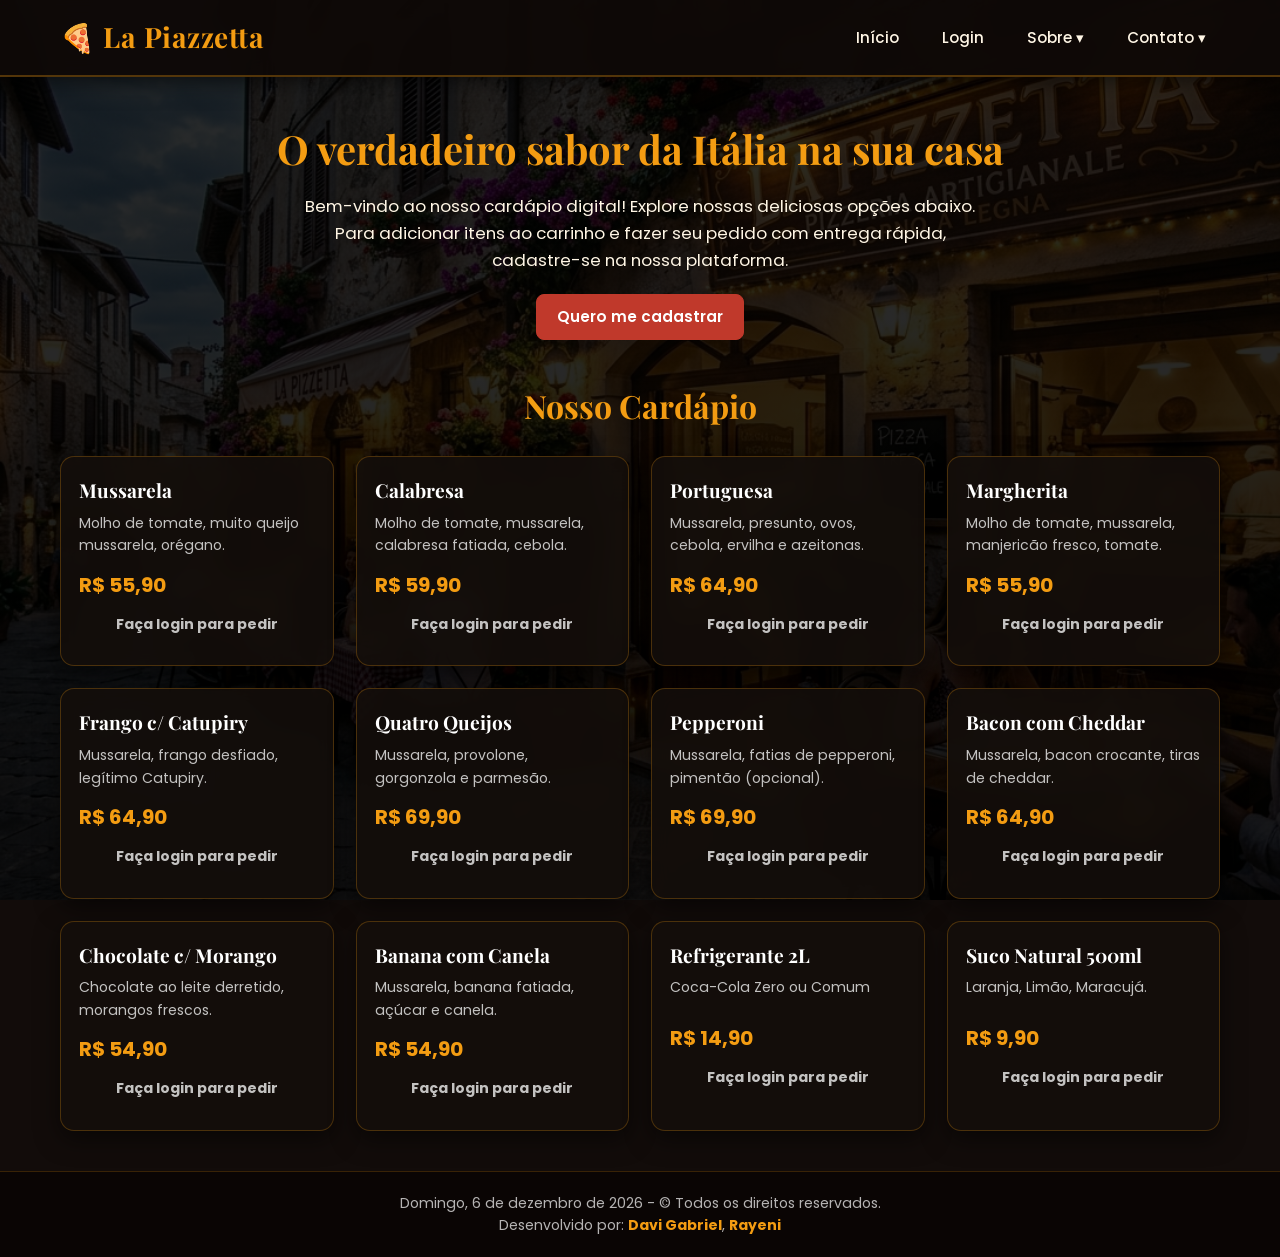
==== commit b421cea3: "Add files via upload" ====
--- a/index.html
+++ b/index.html
@@ -133,10 +133,10 @@
     </main>
     <footer>
         <div class="container">
-            <p><span id="data-atual"></span> - &copy;Todos os direitos reservados.</p>
+            <p><span id="data-atual"></span> - &copy; Todos os direitos reservados.</p>
             <p>Desenvolvido por: <strong>Davi Gabriel</strong>, <strong>Rayeni</strong></p>
         </div>
     </footer>   
-    </script>   
+    <script src="script.js"></script>   
 </body>
 </html>
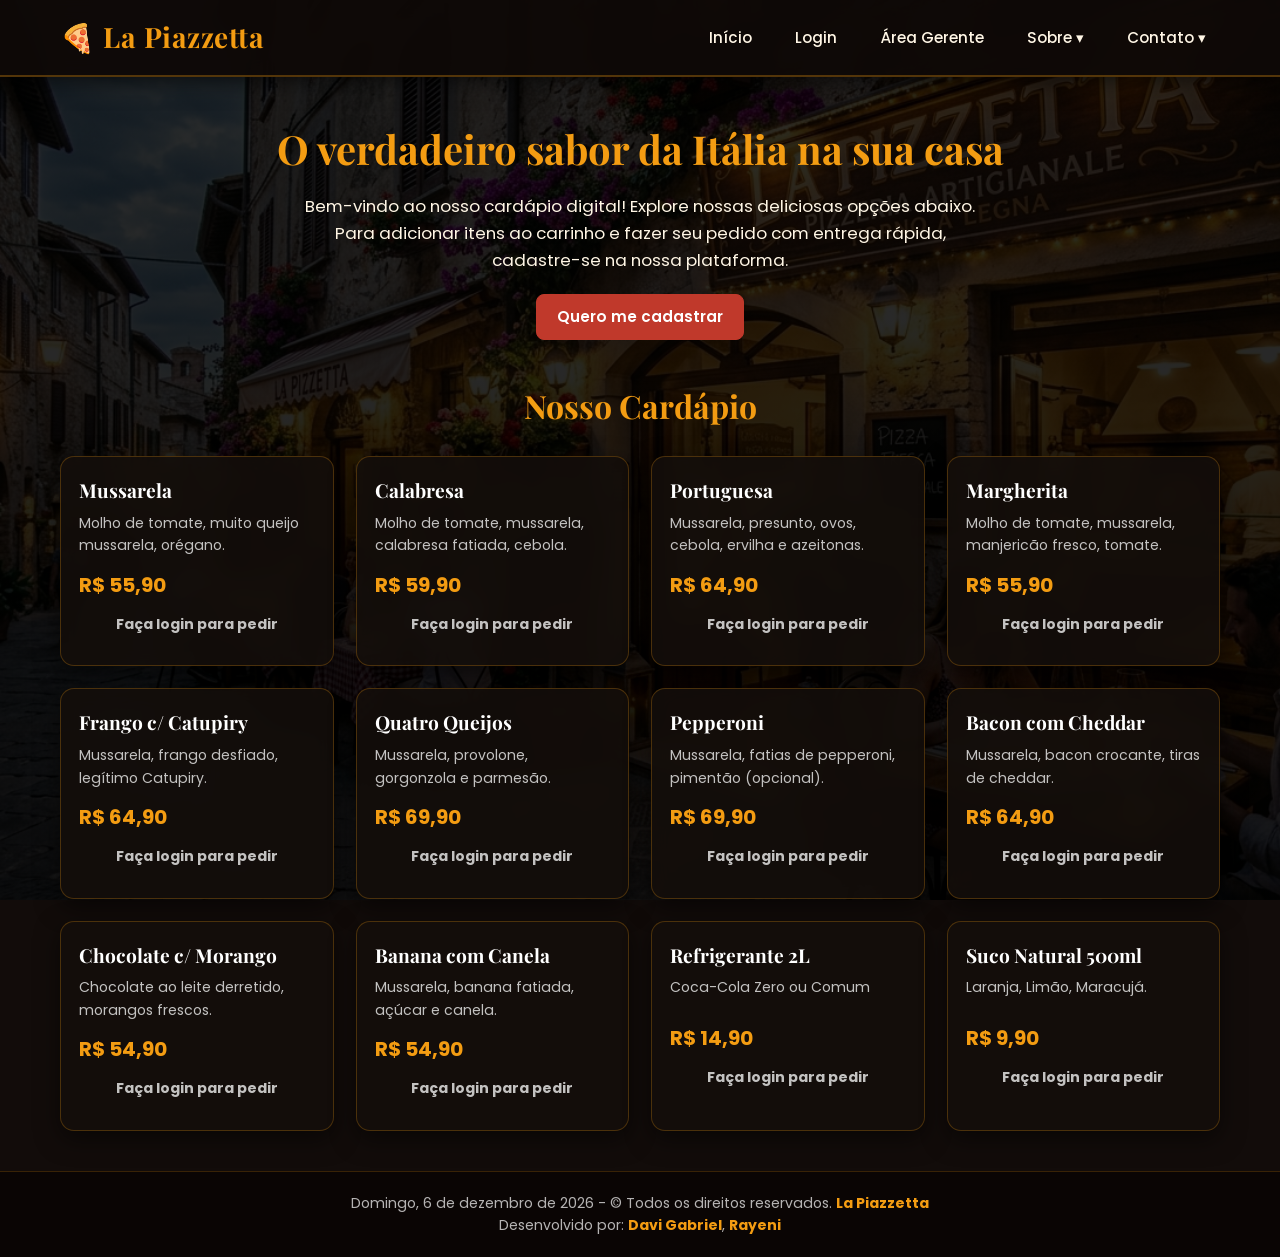
==== commit efec1c4f: "Add files via upload" ====
--- a/index.html
+++ b/index.html
@@ -17,6 +17,7 @@
                 <ul class="menu-principal">
                     <li><a href="index.html">Início</a></li>
                     <li><a href="login.html">Login</a></li>
+                    <li><a href="gerente.html">Área Gerente</a></li>
                     <li class="has-submenu">
                         <a href="#" id="btn-sobre">Sobre ▾</a>
                         <ul id="menu-vertical-sobre" class="submenu">
@@ -44,84 +45,84 @@
         <section class="cardapio-geral container">
             <h2>Nosso Cardápio</h2>
             <div id="grid-cardapio-index" class="grid-produtos">
-                <article class="card-produto" data-categoria="Tradicionais">
+                <article class="card-produto" data-categoria="Tradicionais" onclick="window.location.href='login.html'" style="cursor: pointer;">
                     <img src="https://blog.dellys.com.br/wp-content/uploads/2024/08/2-12.png" alt="Mussarela" class="card-imagem" onerror="this.style.display='none'">
                     <h3>Mussarela</h3>
                     <p>Molho de tomate, muito queijo mussarela, orégano.</p>
                     <div class="preco">R$ 55,90</div>
                     <p class="aviso-login">Faça login para pedir</p>
                 </article>
-                <article class="card-produto" data-categoria="Tradicionais">
+                <article class="card-produto" data-categoria="Tradicionais" onclick="window.location.href='login.html'" style="cursor: pointer;">
                     <img src="https://encrypted-tbn0.gstatic.com/images?q=tbn:ANd9GcRBYGlPYaTxuRplDuJFJXFHnHuF8C5zyQo6Z6REKwcekGVW46BRz10K840v&s=10" alt="Calabresa" class="card-imagem" onerror="this.style.display='none'">
                     <h3>Calabresa</h3>
                     <p>Molho de tomate, mussarela, calabresa fatiada, cebola.</p>
                     <div class="preco">R$ 59,90</div>
                     <p class="aviso-login">Faça login para pedir</p>
                 </article>
-                <article class="card-produto" data-categoria="Tradicionais">
+                <article class="card-produto" data-categoria="Tradicionais" onclick="window.location.href='login.html'" style="cursor: pointer;">
                     <img src="https://www.ogastronomo.com.br/upload/389528334-curiosidades-sobre-a-pizza-portuguesa.jpg" alt="Portuguesa" class="card-imagem" onerror="this.style.display='none'">
                     <h3>Portuguesa</h3>
                     <p>Mussarela, presunto, ovos, cebola, ervilha e azeitonas.</p>
                     <div class="preco">R$ 64,90</div>
                     <p class="aviso-login">Faça login para pedir</p>
                 </article>
-                <article class="card-produto" data-categoria="Tradicionais">
+                <article class="card-produto" data-categoria="Tradicionais" onclick="window.location.href='login.html'" style="cursor: pointer;">
                     <img src="https://encrypted-tbn0.gstatic.com/images?q=tbn:ANd9GcRo4DA3QfVdp9Ky4eUa3MDq7TBY9aoLICpB-kFGZD8hJY61Ul3SXsJdxQc&s=10" alt="Margherita" class="card-imagem" onerror="this.style.display='none'">
                     <h3>Margherita</h3>
                     <p>Molho de tomate, mussarela, manjericão fresco, tomate.</p>
                     <div class="preco">R$ 55,90</div>
                     <p class="aviso-login">Faça login para pedir</p>
                 </article>
-                <article class="card-produto" data-categoria="Especiais">
+                <article class="card-produto" data-categoria="Especiais" onclick="window.location.href='login.html'" style="cursor: pointer;">
                     <img src="https://www.sabornamesa.com.br/media/k2/items/cache/ada34cd2101afafaba465aad112ee3c1_XL.jpg" alt="Frango com Catupiry" class="card-imagem" onerror="this.style.display='none'">
                     <h3>Frango c/ Catupiry</h3>
                     <p>Mussarela, frango desfiado, legítimo Catupiry.</p>
                     <div class="preco">R$ 64,90</div>
                     <p class="aviso-login">Faça login para pedir</p>
                 </article>
-                <article class="card-produto" data-categoria="Especiais">
+                <article class="card-produto" data-categoria="Especiais" onclick="window.location.href='login.html'" style="cursor: pointer;">
                     <img src="https://www.sabornamesa.com.br/media/k2/items/cache/32699af76cfc6e0191d612ffd4e88ee9_XL.jpg" alt="Quatro Queijos" class="card-imagem" onerror="this.style.display='none'">
                     <h3>Quatro Queijos</h3>
                     <p>Mussarela, provolone, gorgonzola e parmesão.</p>
                     <div class="preco">R$ 69,90</div>
                     <p class="aviso-login">Faça login para pedir</p>
                 </article>
-                <article class="card-produto" data-categoria="Especiais">
+                <article class="card-produto" data-categoria="Especiais" onclick="window.location.href='login.html'" style="cursor: pointer;">
                     <img src="https://encrypted-tbn0.gstatic.com/images?q=tbn:ANd9GcT2ut6XSIzNVv1tfDNaUab0b3-qeepbyjb6IRE_6nXtNiLk0tISsx2LRmR5&s=10" alt="Pepperoni" class="card-imagem" onerror="this.style.display='none'">
                     <h3>Pepperoni</h3>
                     <p>Mussarela, fatias de pepperoni, pimentão (opcional).</p>
                     <div class="preco">R$ 69,90</div>
                     <p class="aviso-login">Faça login para pedir</p>
                 </article>
-                <article class="card-produto" data-categoria="Especiais">
+                <article class="card-produto" data-categoria="Especiais" onclick="window.location.href='login.html'" style="cursor: pointer;">
                     <img src="https://encrypted-tbn0.gstatic.com/images?q=tbn:ANd9GcQyLMsZWjmxKEtF_bqIDiUTRXE8C93QXoJMJ0RHd2nN56eNfOW5gq6Db5o&s=10" alt="Bacon com Cheddar" class="card-imagem" onerror="this.style.display='none'">
                     <h3>Bacon com Cheddar</h3>
                     <p>Mussarela, bacon crocante, tiras de cheddar.</p>
                     <div class="preco">R$ 64,90</div>
                     <p class="aviso-login">Faça login para pedir</p>
                 </article>
-                <article class="card-produto" data-categoria="Doces">
+                <article class="card-produto" data-categoria="Doces" onclick="window.location.href='login.html'" style="cursor: pointer;">
                     <img src="https://beatoven.com.br/wp-content/uploads/2024/11/sq-chocolate-com-morango.jpg.webp" alt="Chocolate com Morango" class="card-imagem" onerror="this.style.display='none'">
                     <h3>Chocolate c/ Morango</h3>
                     <p>Chocolate ao leite derretido, morangos frescos.</p>
                     <div class="preco">R$ 54,90</div>
                     <p class="aviso-login">Faça login para pedir</p>
                 </article>
-                <article class="card-produto" data-categoria="Doces">
+                <article class="card-produto" data-categoria="Doces" onclick="window.location.href='login.html'" style="cursor: pointer;">
                     <img src="https://encrypted-tbn0.gstatic.com/images?q=tbn:ANd9GcTmTLN2jaZZy5qnQP3EkFxXd39V8uOQlj0jRZBCF_1HsDr0lVHHNULRnugC&s=10" alt="Banana com Canela" class="card-imagem" onerror="this.style.display='none'">
                     <h3>Banana com Canela</h3>
                     <p>Mussarela, banana fatiada, açúcar e canela.</p>
                     <div class="preco">R$ 54,90</div>
                     <p class="aviso-login">Faça login para pedir</p>
                 </article>
-                <article class="card-produto" data-categoria="Bebidas">
+                <article class="card-produto" data-categoria="Bebidas" onclick="window.location.href='login.html'" style="cursor: pointer;">
                     <img src="https://pizzabrasil.comprageral.com/_core/_uploads/69/2021/03/0054260321ichgjhejkb.jpg" alt="Refrigerante 2L" class="card-imagem" onerror="this.style.display='none'">
                     <h3>Refrigerante 2L</h3>
                     <p>Coca-Cola Zero ou Comum</p>
                     <div class="preco">R$ 14,90</div>
                     <p class="aviso-login">Faça login para pedir</p>
                 </article>
-                <article class="card-produto" data-categoria="Bebidas">
+                <article class="card-produto" data-categoria="Bebidas" onclick="window.location.href='login.html'" style="cursor: pointer;">
                     <img src="https://encrypted-tbn0.gstatic.com/images?q=tbn:ANd9GcQQ-ygD54GbSnXBJIuob5XGAg4qrie7k8-zHFwrl8_nwgMLSuwS_VXhoqrS&s=10" alt="Suco Natural 500ml" class="card-imagem" onerror="this.style.display='none'">
                     <h3>Suco Natural 500ml</h3>
                     <p>Laranja, Limão, Maracujá.</p>
@@ -133,7 +134,7 @@
     </main>
     <footer>
         <div class="container">
-            <p><span id="data-atual"></span> - &copy; Todos os direitos reservados.</p>
+            <p><span id="data-atual"></span> - &copy; Todos os direitos reservados. <strong>La Piazzetta</strong></p>
             <p>Desenvolvido por: <strong>Davi Gabriel</strong>, <strong>Rayeni</strong></p>
         </div>
     </footer>   
--- a/style.css
+++ b/style.css
@@ -1059,4 +1059,14 @@
     border-color: #1e8449;
     transform: translateY(-2px);
     box-shadow: 0 6px 18px rgba(39, 174, 96, 0.4);
+}
+/* Feedback visual para os cards clicáveis no Index */
+#grid-cardapio-index .card-produto {
+    cursor: pointer;
+    transition: transform 0.2s ease, box-shadow 0.2s ease;
+}
+
+#grid-cardapio-index .card-produto:hover {
+    transform: translateY(-6px);
+    box-shadow: 0 12px 28px rgba(243, 156, 18, 0.35);
 }
